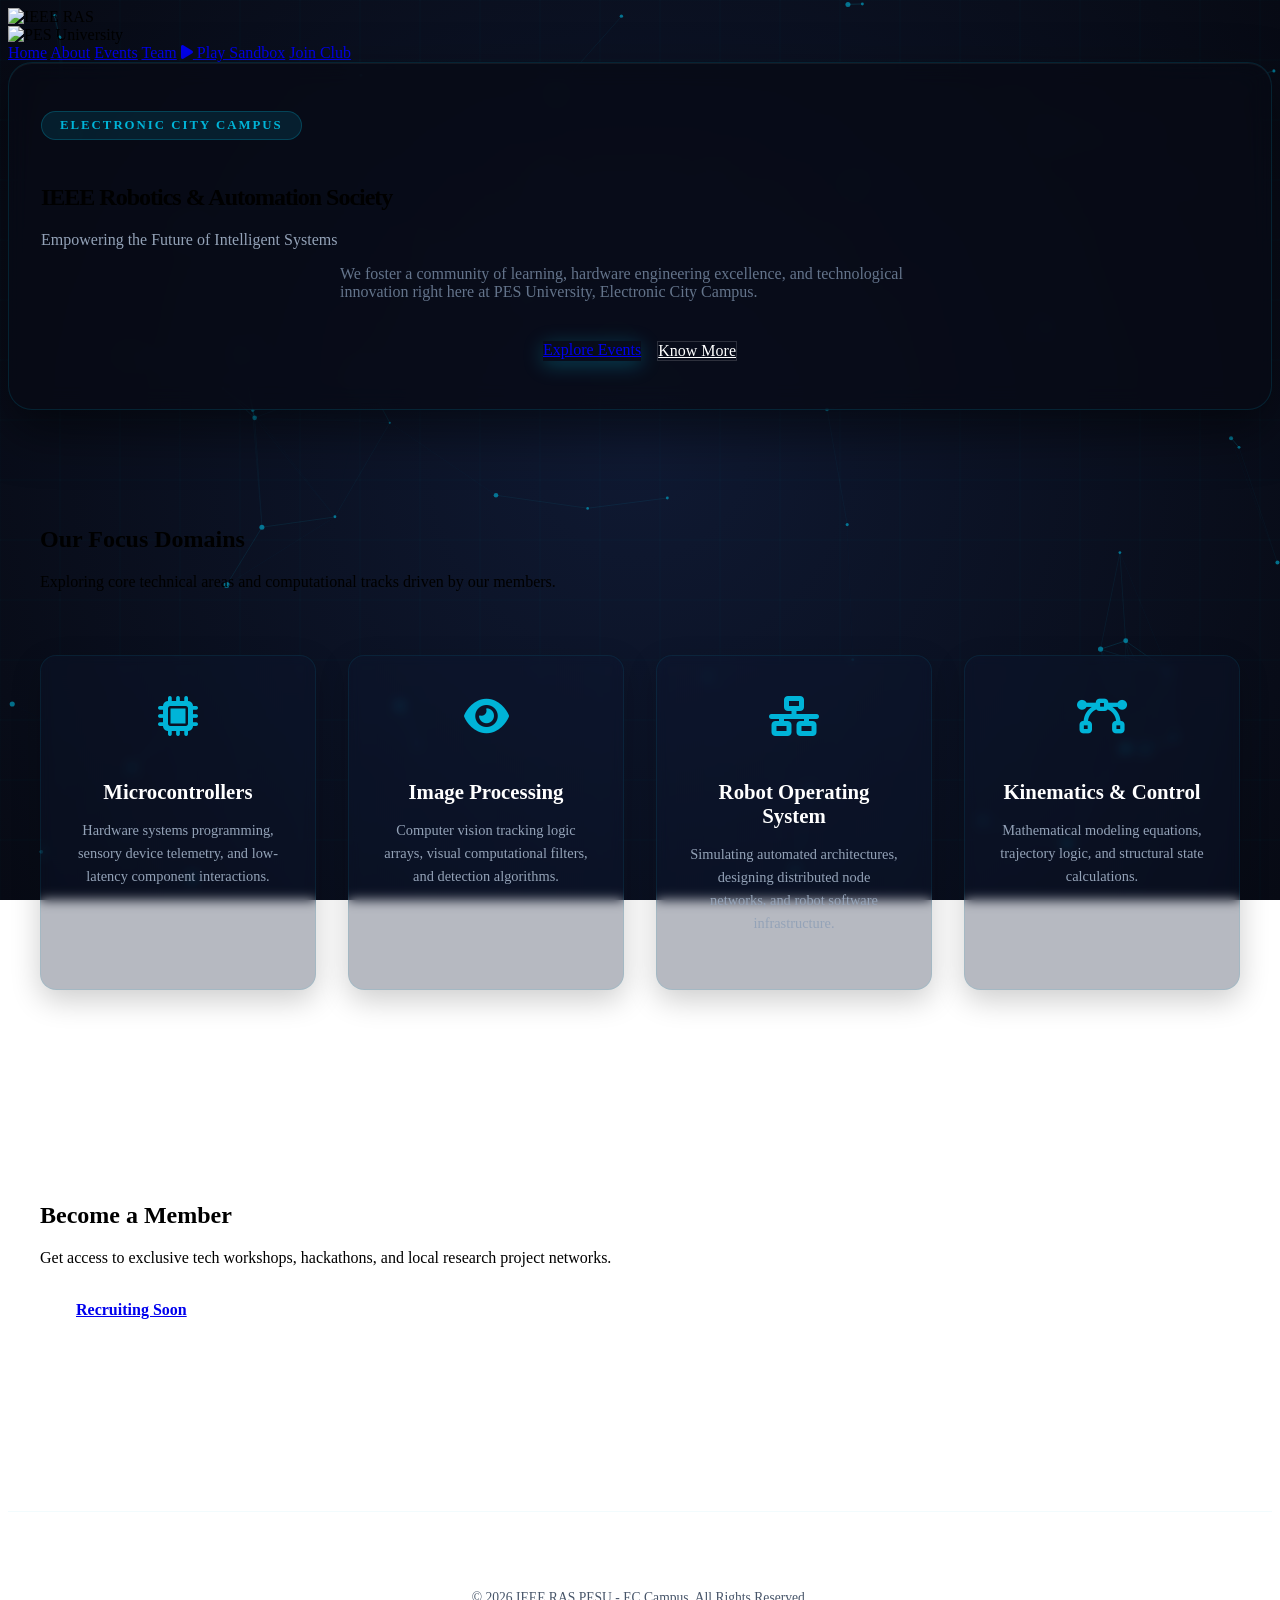
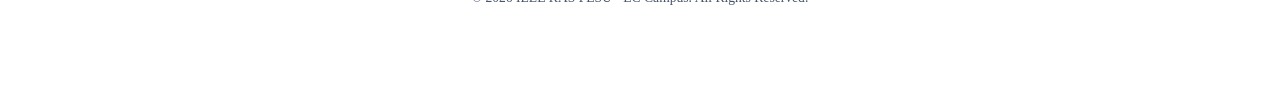
==== templates/index.html @ 636728cf "Update Sandbox link with button styling" ====
<!DOCTYPE html>
<html lang="en">
<head>
    <meta charset="UTF-8">
    <meta name="viewport" content="width=device-width, initial-scale=1.0">
    <title>IEEE RAS EC Campus | Home</title>
    <link rel="stylesheet" href="{{ url_for('static', filename='style.css') }}">
    <link rel="preconnect" href="https://fonts.googleapis.com">
    <link rel="preconnect" href="https://fonts.gstatic.com" crossorigin>
    <link href="https://fonts.googleapis.com/css2?family=Plus+Jakarta+Sans:wght@400;500;600;700;800&display=swap" rel="stylesheet">
    <link rel="stylesheet" href="https://cdnjs.cloudflare.com/ajax/libs/font-awesome/6.4.2/css/all.min.css">
    <style>
        /* Advanced Cybernetic Blueprint Layout */
        #bg-canvas {
            position: fixed;
            top: 0;
            left: 0;
            width: 100%;
            height: 100%;
            z-index: -1;
            background: radial-gradient(circle at center, #0f1932 0%, #070a14 100%);
        }
        
        .hero-content {
            border: 1px solid rgba(0, 180, 216, 0.15) !important;
            box-shadow: 0 20px 50px rgba(0, 0, 0, 0.5), inset 0 1px 0 rgba(255, 255, 255, 0.05);
            background: rgba(7, 10, 20, 0.75) !important;
        }

        .domain-card {
            background: rgba(15, 25, 50, 0.3) !important;
            border: 1px solid rgba(0, 180, 216, 0.1) !important;
            box-shadow: 0 10px 30px rgba(0, 0, 0, 0.2);
            transition: all 0.4s cubic-bezier(0.16, 1, 0.3, 1) !important;
        }

        .domain-card:hover {
            transform: translateY(-5px);
            border-color: rgba(0, 180, 216, 0.5) !important;
            box-shadow: 0 15px 40px rgba(0, 180, 216, 0.15);
        }
    </style>
</head>
<body>

    <canvas id="bg-canvas"></canvas>

    <header class="navbar">
        <div class="logo-wrapper">
            <div class="logo-container">
                <img src="https://cdn.brandfetch.io/idyeOpla1i/w/128/h/47/theme/dark/logo.png?c=1bxid64Mup7aczewSAYMX&t=1781723057959" alt="IEEE RAS" class="logo-img-ras">
                <div class="logo-divider"></div>
                <img src="https://cdn.brandfetch.io/idmoEW6P4D/w/155/h/72/theme/dark/logo.png?c=1bxid64Mup7aczewSAYMX&t=1718704217023" alt="PES University" class="logo-img-pes">
            </div>
        </div>
        <nav>
            <a href="/" class="active">Home</a>
            <a href="/about">About</a>
            <a href="/events">Events</a>
            <a href="/team">Team</a>
            <a href="/sandbox" class="btn btn-secondary"><i class="fa-solid fa-play"></i> Play Sandbox</a>
            <a href="/#join" class="btn-nav">Join Club</a>
        </nav>
    </header>

    <section id="home" class="hero">
        <div class="hero-content" style="backdrop-filter: blur(12px); padding: 3rem 2rem; border-radius: 24px;">
            <div class="badge" style="background: rgba(0, 180, 216, 0.12); color: #00b4d8; padding: 6px 18px; border-radius: 30px; font-weight: 700; font-size: 0.8rem; display: inline-block; margin-bottom: 1.5rem; letter-spacing: 2px; border: 1px solid rgba(0, 180, 216, 0.25);">ELECTRONIC CITY CAMPUS</div>
            <h1 style="letter-spacing: -1px; font-weight: 800;">IEEE Robotics & Automation Society</h1>
            <p class="hero-tagline" style="color: #94a3b8; font-weight: 500;">Empowering the Future of Intelligent Systems</p>
            <p class="section-desc" style="color: #64748b; max-width: 600px; margin: 0 auto;">We foster a community of learning, hardware engineering excellence, and technological innovation right here at PES University, Electronic City Campus.</p>
            <div class="hero-buttons" style="margin-top: 2.5rem; display: flex; gap: 1rem; justify-content: center;">
                <a href="/events" class="btn-primary" style="box-shadow: 0 4px 20px rgba(0, 180, 216, 0.3);">Explore Events</a>
                <a href="/about" class="btn-primary" style="background: transparent; border: 1px solid rgba(255,255,255,0.15); color: #fff;">Know More</a>
            </div>
        </div>
    </section>

    <section id="domains" class="section domains-section" style="padding: 6rem 2rem;">
        <h2 class="section-title">Our Focus Domains</h2>
        <p class="section-desc">Exploring core technical areas and computational tracks driven by our members.</p>
        
        <div class="domains-grid" style="display: grid; grid-template-columns: repeat(auto-fit, minmax(260px, 1fr)); gap: 2rem; margin-top: 4rem;">
            <div class="domain-card" style="padding: 2.5rem 2rem; border-radius: 16px; text-align: center; backdrop-filter: blur(6px);">
                <i class="fa-solid fa-microchip" style="font-size: 2.5rem; color: #00b4d8; margin-bottom: 1.5rem;"></i>
                <h3 style="font-size: 1.3rem; margin-bottom: 0.75rem; color: #fff; font-weight: 700;">Microcontrollers</h3>
                <p style="color: #94a3b8; font-size: 0.9rem; line-height: 1.6;">Hardware systems programming, sensory device telemetry, and low-latency component interactions.</p>
            </div>
            <div class="domain-card" style="padding: 2.5rem 2rem; border-radius: 16px; text-align: center; backdrop-filter: blur(6px);">
                <i class="fa-solid fa-eye" style="font-size: 2.5rem; color: #00b4d8; margin-bottom: 1.5rem;"></i>
                <h3 style="font-size: 1.3rem; margin-bottom: 0.75rem; color: #fff; font-weight: 700;">Image Processing</h3>
                <p style="color: #94a3b8; font-size: 0.9rem; line-height: 1.6;">Computer vision tracking logic arrays, visual computational filters, and detection algorithms.</p>
            </div>
            <div class="domain-card" style="padding: 2.5rem 2rem; border-radius: 16px; text-align: center; backdrop-filter: blur(6px);">
                <i class="fa-solid fa-network-wired" style="font-size: 2.5rem; color: #00b4d8; margin-bottom: 1.5rem;"></i>
                <h3 style="font-size: 1.3rem; margin-bottom: 0.75rem; color: #fff; font-weight: 700;">Robot Operating System</h3>
                <p style="color: #94a3b8; font-size: 0.9rem; line-height: 1.6;">Simulating automated architectures, designing distributed node networks, and robot software infrastructure.</p>
            </div>
            <div class="domain-card" style="padding: 2.5rem 2rem; border-radius: 16px; text-align: center; backdrop-filter: blur(6px);">
                <i class="fa-solid fa-bezier-curve" style="font-size: 2.5rem; color: #00b4d8; margin-bottom: 1.5rem;"></i>
                <h3 style="font-size: 1.3rem; margin-bottom: 0.75rem; color: #fff; font-weight: 700;">Kinematics & Control</h3>
                <p style="color: #94a3b8; font-size: 0.9rem; line-height: 1.6;">Mathematical modeling equations, trajectory logic, and structural state calculations.</p>
            </div>
        </div>
    </section>

    <section id="join" class="section" style="padding: 6rem 2rem;">
        <h2 class="section-title">Become a Member</h2>
        <p class="section-desc">Get access to exclusive tech workshops, hackathons, and local research project networks.</p>
        <br>
        <a href="#join" class="btn-primary" style="padding: 14px 36px; font-weight: 700;">Recruiting Soon</a>
    </section>

    <footer style="text-align: center; padding: 4rem 2rem; color: #475569; font-size: 0.85rem; border-top: 1px solid rgba(0, 180, 216, 0.05); margin-top: 6rem;">
        <p>&copy; 2026 IEEE RAS PESU - EC Campus. All Rights Reserved.</p>
    </footer>

    <script>
        const canvas = document.getElementById('bg-canvas');
        const ctx = canvas.getContext('2d');
        let points = [];
        const maxDist = 150;
        let mouse = { x: null, y: null };

        function initCanvas() {
            canvas.width = window.innerWidth;
            canvas.height = window.innerHeight;
            points = [];
            const count = Math.floor((canvas.width * canvas.height) / 18000);
            for (let i = 0; i < count; i++) {
                points.push({
                    x: Math.random() * canvas.width,
                    y: Math.random() * canvas.height,
                    vx: (Math.random() - 0.5) * 0.5,
                    vy: (Math.random() - 0.5) * 0.5,
                    r: Math.random() * 2 + 1
                });
            }
        }

        window.addEventListener('resize', initCanvas);
        window.addEventListener('mousemove', (e) => { mouse.x = e.clientX; mouse.y = e.clientY; });
        window.addEventListener('mouseleave', () => { mouse.x = null; mouse.y = null; });

        function drawGrid() {
            ctx.strokeStyle = 'rgba(0, 180, 216, 0.03)';
            ctx.lineWidth = 1;
            const gridSize = 60;
            for (let x = 0; x < canvas.width; x += gridSize) {
                ctx.beginPath(); ctx.moveTo(x, 0); ctx.lineTo(x, canvas.height); ctx.stroke();
            }
            for (let y = 0; y < canvas.height; y += gridSize) {
                ctx.beginPath(); ctx.moveTo(0, y); ctx.lineTo(canvas.width, y); ctx.stroke();
            }
        }

        function renderEngine() {
            ctx.clearRect(0, 0, canvas.width, canvas.height);
            drawGrid();

            // Render Nodes and Dynamic Vector Linkages
            for (let i = 0; i < points.length; i++) {
                let p = points[i];
                p.x += p.vx;
                p.y += p.vy;

                if (p.x < 0 || p.x > canvas.width) p.vx *= -1;
                if (p.y < 0 || p.y > canvas.height) p.vy *= -1;

                // Mouse Attractor interaction logic
                if (mouse.x !== null && mouse.y !== null) {
                    let dx = mouse.x - p.x;
                    let dy = mouse.y - p.y;
                    let d = Math.hypot(dx, dy);
                    if (d < 200) {
                        p.x += dx * 0.02;
                        p.y += dy * 0.02;
                    }
                }

                ctx.beginPath();
                ctx.arc(p.x, p.y, p.r, 0, Math.PI * 2);
                ctx.fillStyle = 'rgba(0, 180, 216, 0.6)';
                ctx.fill();

                for (let j = i + 1; j < points.length; j++) {
                    let p2 = points[j];
                    let dist = Math.hypot(p.x - p2.x, p.y - p2.y);
                    if (dist < maxDist) {
                        ctx.beginPath();
                        ctx.moveTo(p.x, p.y);
                        ctx.lineTo(p2.x, p2.y);
                        ctx.strokeStyle = `rgba(0, 180, 216, ${0.25 * (1 - dist / maxDist)})`;
                        ctx.lineWidth = 0.8;
                        ctx.stroke();
                    }
                }
            }
            requestAnimationFrame(renderEngine);
        }

        initCanvas();
        renderEngine();
    </script>
</body>
</html>
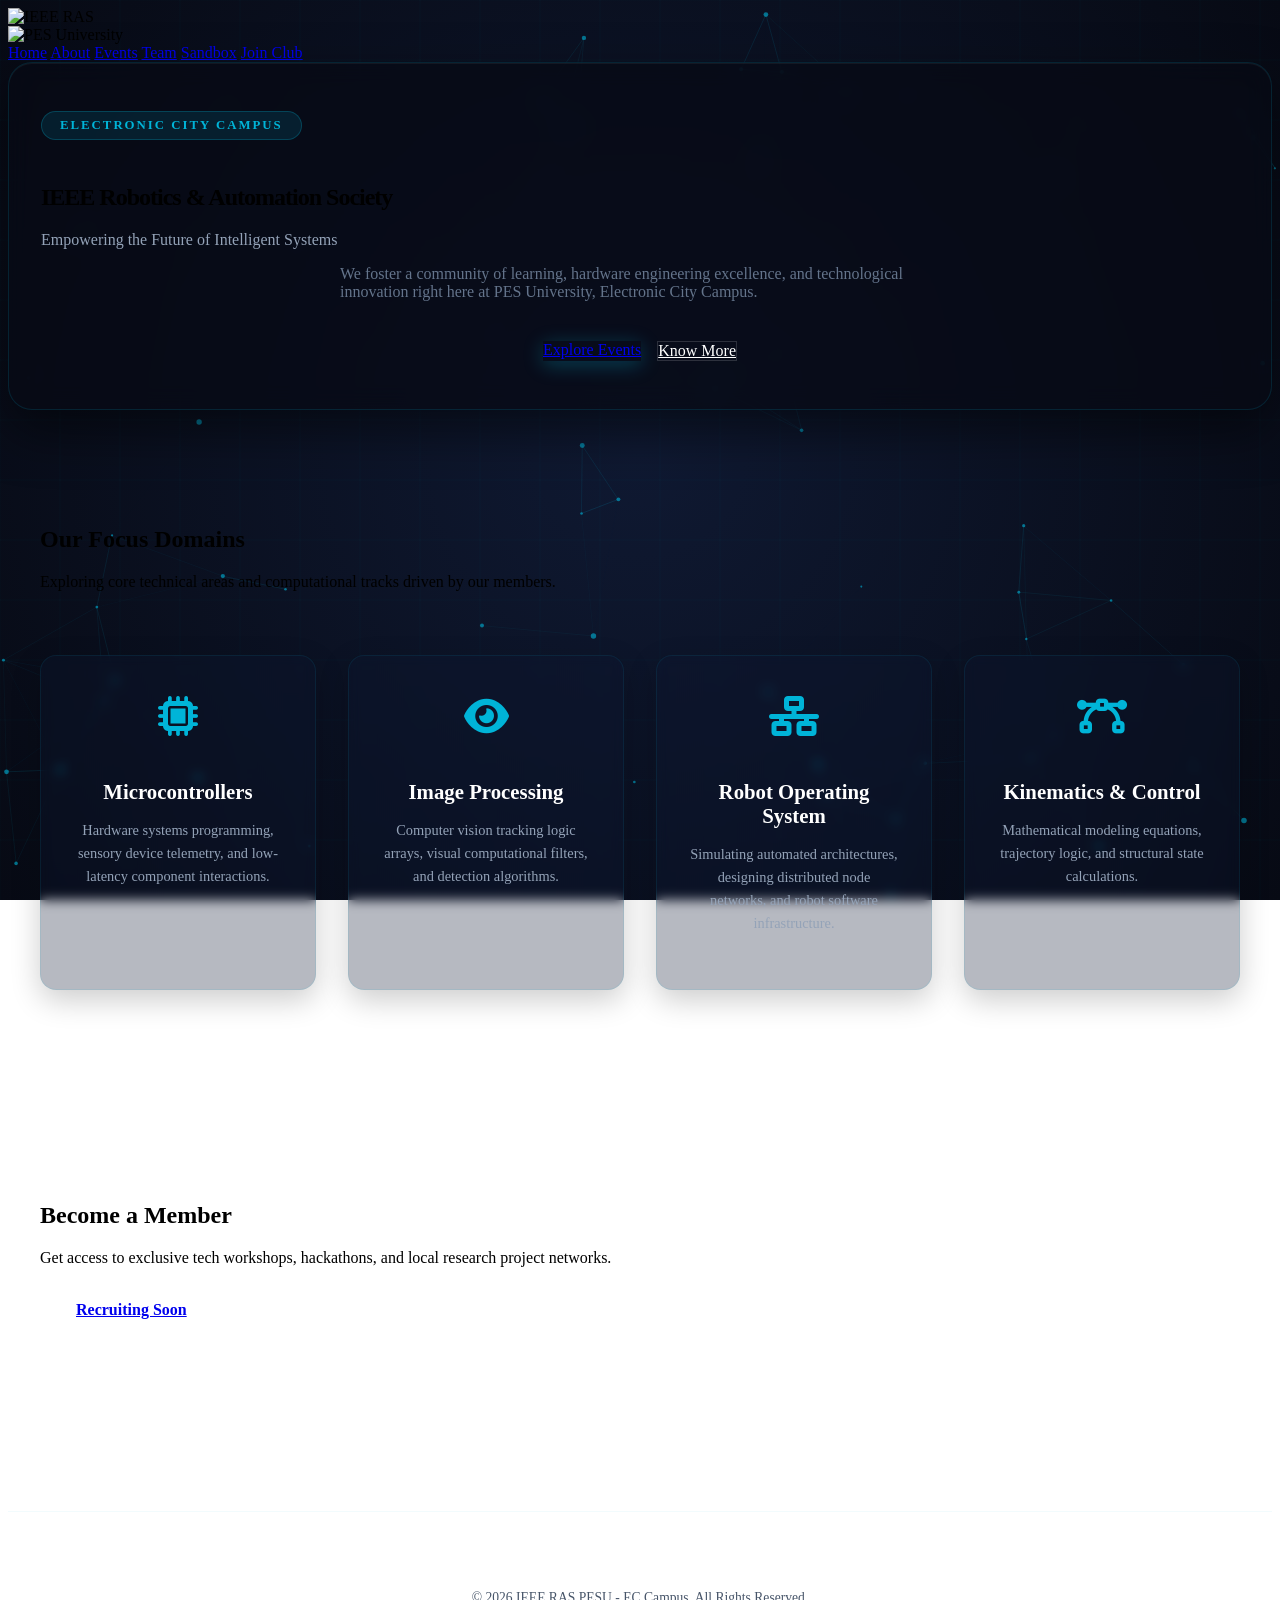
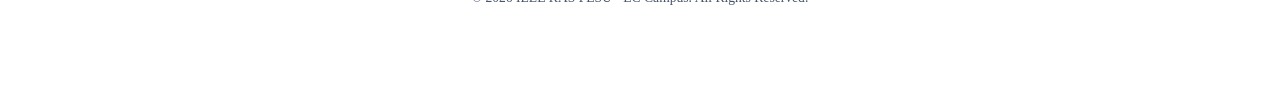
==== commit 96893cfd: "Change 'Play Sandbox' button to 'Sandbox'" ====
--- a/templates/index.html
+++ b/templates/index.html
@@ -58,7 +58,7 @@
             <a href="/about">About</a>
             <a href="/events">Events</a>
             <a href="/team">Team</a>
-            <a href="/sandbox" class="btn btn-secondary"><i class="fa-solid fa-play"></i> Play Sandbox</a>
+            <a href="/sandbox" class="btn-nav">Sandbox</a>
             <a href="/#join" class="btn-nav">Join Club</a>
         </nav>
     </header>
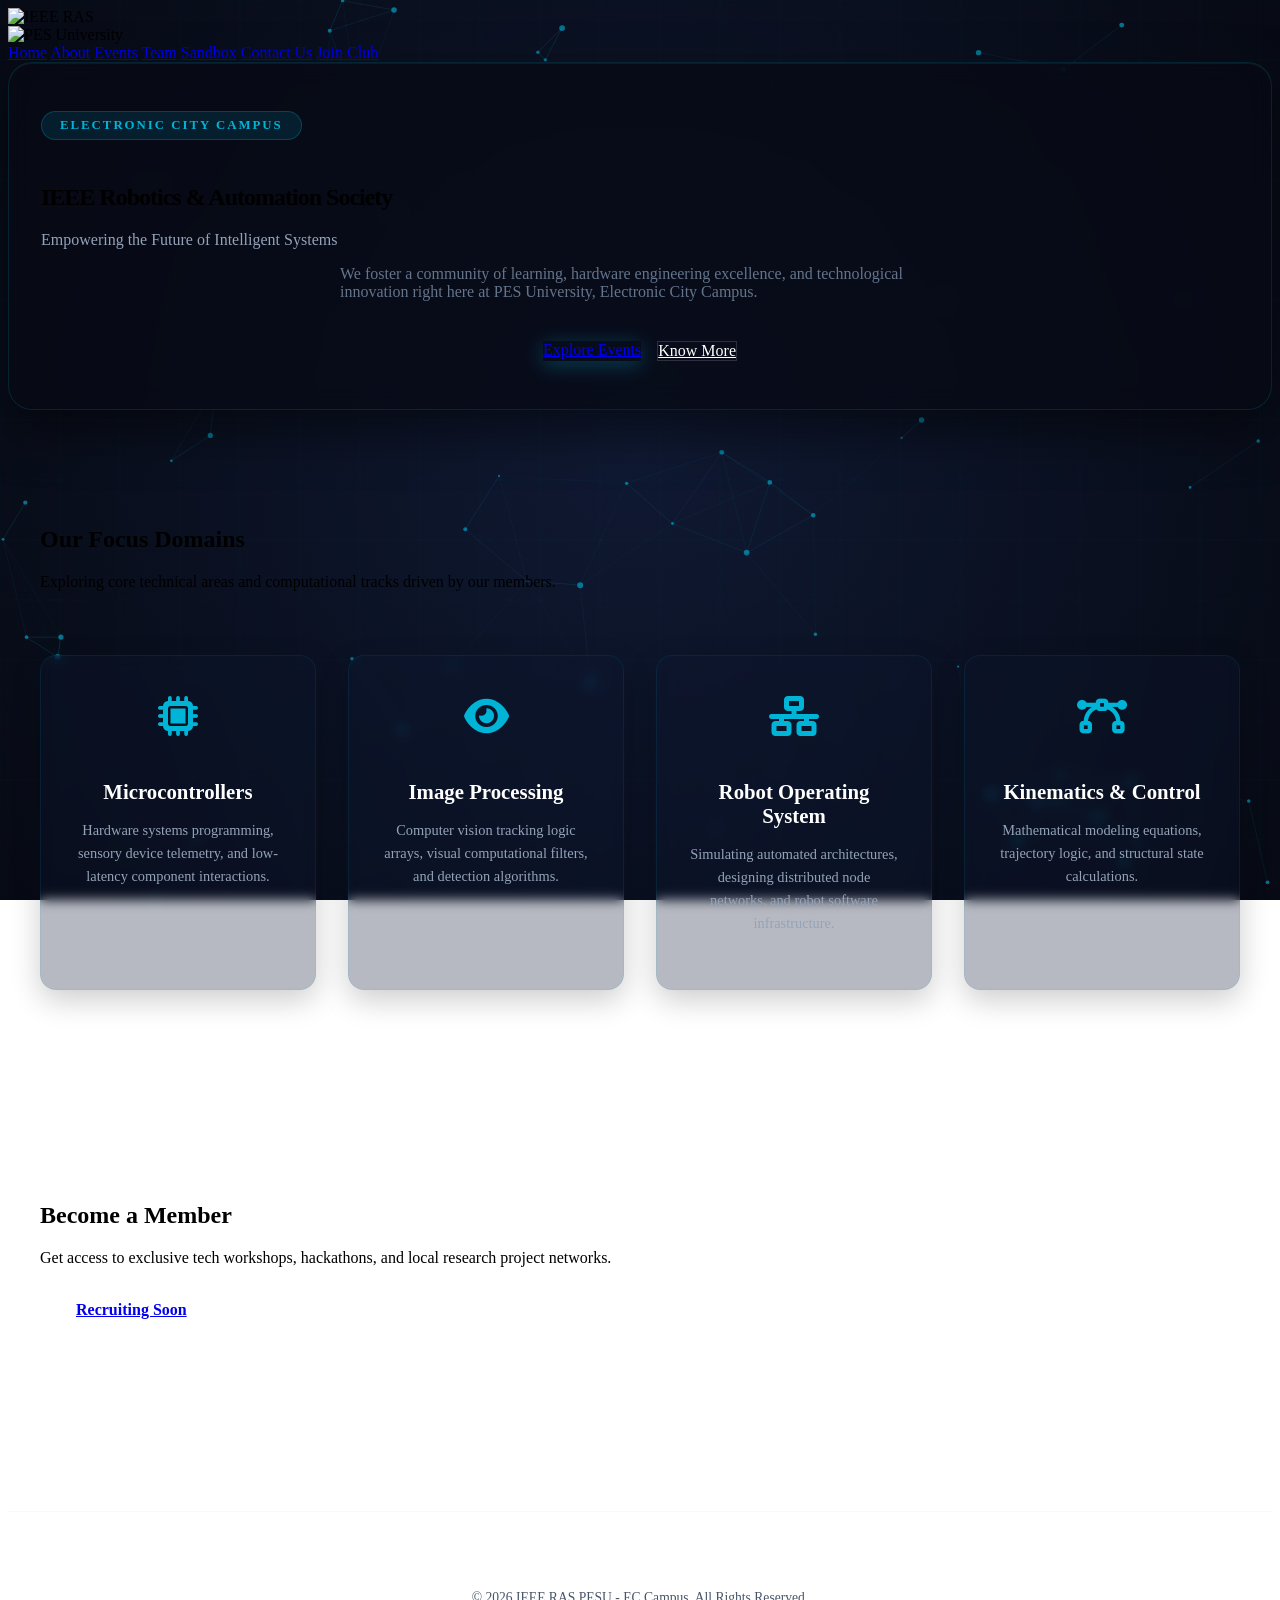
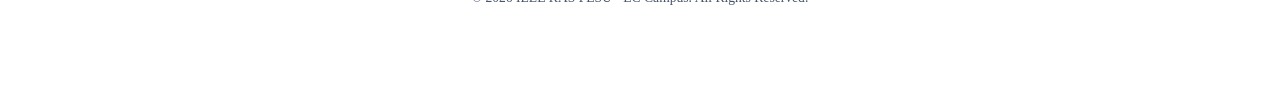
==== commit 92d6d020: "Implement contact modal with form functionality Added contact modal with form for user inquiries." ====
--- a/templates/index.html
+++ b/templates/index.html
@@ -39,6 +39,106 @@
             border-color: rgba(0, 180, 216, 0.5) !important;
             box-shadow: 0 15px 40px rgba(0, 180, 216, 0.15);
         }
+
+        /* --- CONTACT US MODAL STYLES --- */
+        .modal-overlay {
+            position: fixed;
+            top: 0;
+            left: 0;
+            width: 100vw;
+            height: 100vh;
+            background: rgba(5, 8, 17, 0.85);
+            backdrop-filter: blur(8px);
+            z-index: 9999;
+            display: flex;
+            align-items: center;
+            justify-content: center;
+            opacity: 0;
+            visibility: hidden;
+            transition: all 0.3s ease-in-out;
+        }
+
+        .modal-overlay.active {
+            opacity: 1;
+            visibility: visible;
+        }
+
+        .contact-modal {
+            background: #0b1220;
+            border: 1px solid rgba(0, 180, 216, 0.3);
+            border-radius: 20px;
+            padding: 2.5rem;
+            width: 90%;
+            max-width: 480px;
+            position: relative;
+            box-shadow: 0 25px 50px rgba(0, 0, 0, 0.7), 0 0 20px rgba(0, 180, 216, 0.2);
+            transform: translateY(20px) scale(0.95);
+            transition: all 0.3s cubic-bezier(0.16, 1, 0.3, 1);
+        }
+
+        .modal-overlay.active .contact-modal {
+            transform: translateY(0) scale(1);
+        }
+
+        .modal-close {
+            position: absolute;
+            top: 1.25rem;
+            right: 1.25rem;
+            background: rgba(255, 255, 255, 0.05);
+            border: 1px solid rgba(255, 255, 255, 0.1);
+            color: #94a3b8;
+            font-size: 1.2rem;
+            width: 32px;
+            height: 32px;
+            border-radius: 50%;
+            cursor: pointer;
+            display: flex;
+            align-items: center;
+            justify-content: center;
+            transition: all 0.2s ease;
+        }
+
+        .modal-close:hover {
+            color: #fff;
+            background: rgba(239, 68, 68, 0.2);
+            border-color: rgba(239, 68, 68, 0.4);
+        }
+
+        .form-group {
+            margin-bottom: 1.2rem;
+            text-align: left;
+        }
+
+        .form-group label {
+            display: block;
+            font-size: 0.85rem;
+            color: #94a3b8;
+            margin-bottom: 0.4rem;
+            font-weight: 600;
+        }
+
+        .form-control {
+            width: 100%;
+            padding: 12px 16px;
+            background: rgba(15, 25, 50, 0.6);
+            border: 1px solid rgba(0, 180, 216, 0.2);
+            border-radius: 10px;
+            color: #fff;
+            font-size: 0.95rem;
+            outline: none;
+            transition: border-color 0.2s;
+            font-family: inherit;
+        }
+
+        .form-control:focus {
+            border-color: #00b4d8;
+            box-shadow: 0 0 10px rgba(0, 180, 216, 0.2);
+        }
+
+        textarea.form-control {
+            resize: vertical;
+            min-height: 100px;
+        }
     </style>
 </head>
 <body>
@@ -59,6 +159,7 @@
             <a href="/events">Events</a>
             <a href="/team">Team</a>
             <a href="/sandbox" class="btn-nav">Sandbox</a>
+            <a href="javascript:void(0)" class="btn-nav" id="contactBtn">Contact Us</a>
             <a href="/#join" class="btn-nav">Join Club</a>
         </nav>
     </header>
@@ -110,6 +211,34 @@
         <br>
         <a href="#join" class="btn-primary" style="padding: 14px 36px; font-weight: 700;">Recruiting Soon</a>
     </section>
+
+    <div class="modal-overlay" id="contactModal">
+        <div class="contact-modal">
+            <button class="modal-close" id="closeContactModal">&times;</button>
+            <h2 style="color: #fff; font-size: 1.5rem; font-weight: 700; margin-bottom: 0.5rem;">Get in Touch</h2>
+            <p style="color: #94a3b8; font-size: 0.85rem; margin-bottom: 1.5rem;">Have questions or queries? Send us a message.</p>
+            
+            <form id="contactForm" onsubmit="event.preventDefault(); alert('Message submitted successfully!'); document.getElementById('contactModal').classList.remove('active');">
+                <div class="form-group">
+                    <label for="contactName">Full Name</label>
+                    <input type="text" id="contactName" class="form-control" placeholder="Enter your name" required>
+                </div>
+                <div class="form-group">
+                    <label for="contactSRN">SRN</label>
+                    <input type="text" id="contactSRN" class="form-control" placeholder="PES1UG2XXXXX" required>
+                </div>
+                <div class="form-group">
+                    <label for="contactEmail">Email Address</label>
+                    <input type="email" id="contactEmail" class="form-control" placeholder="name@pes.edu" required>
+                </div>
+                <div class="form-group">
+                    <label for="contactMessage">Message</label>
+                    <textarea id="contactMessage" class="form-control" placeholder="Write your message..." required></textarea>
+                </div>
+                <button type="submit" class="btn-primary" style="width: 100%; margin-top: 1rem; padding: 12px; font-weight: 700;">Send Message</button>
+            </form>
+        </div>
+    </div>
 
     <footer style="text-align: center; padding: 4rem 2rem; color: #475569; font-size: 0.85rem; border-top: 1px solid rgba(0, 180, 216, 0.05); margin-top: 6rem;">
         <p>&copy; 2026 IEEE RAS PESU - EC Campus. All Rights Reserved.</p>
@@ -201,6 +330,28 @@
 
         initCanvas();
         renderEngine();
+
+        /* --- CONTACT MODAL SCRIPT LOGIC --- */
+        const contactBtn = document.getElementById('contactBtn');
+        const contactModal = document.getElementById('contactModal');
+        const closeContactModal = document.getElementById('closeContactModal');
+
+        if (contactBtn && contactModal && closeContactModal) {
+            contactBtn.addEventListener('click', (e) => {
+                e.preventDefault();
+                contactModal.classList.add('active');
+            });
+
+            closeContactModal.addEventListener('click', () => {
+                contactModal.classList.remove('active');
+            });
+
+            contactModal.addEventListener('click', (e) => {
+                if (e.target === contactModal) {
+                    contactModal.classList.remove('active');
+                }
+            });
+        }
     </script>
 </body>
 </html>
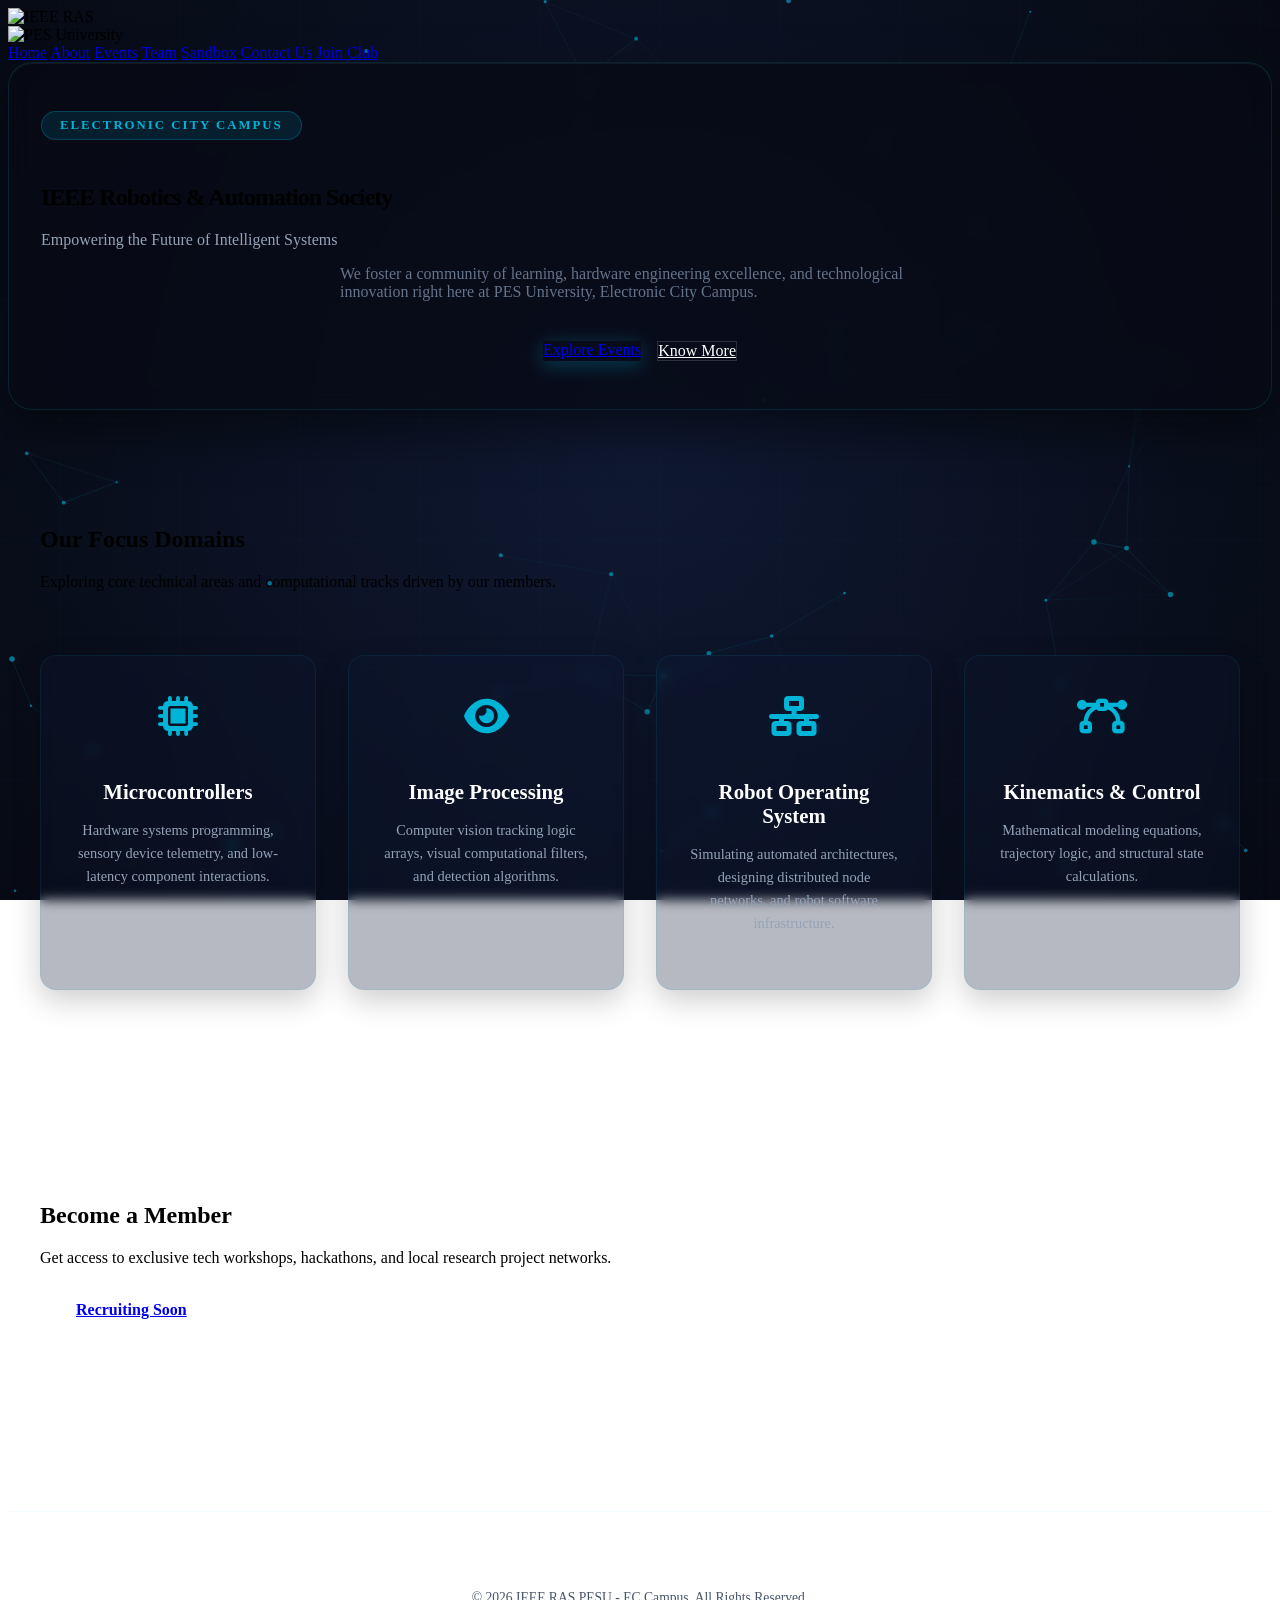
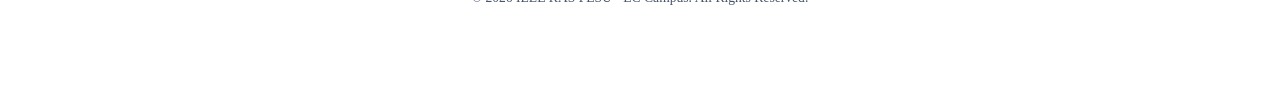
==== commit c7cc4e70: "Update form fields and add script inclusion" ====
--- a/templates/index.html
+++ b/templates/index.html
@@ -224,12 +224,26 @@
                     <input type="text" id="contactName" class="form-control" placeholder="Enter your name" required>
                 </div>
                 <div class="form-group">
-                    <label for="contactSRN">SRN</label>
-                    <input type="text" id="contactSRN" class="form-control" placeholder="PES1UG2XXXXX" required>
+                    <label for="srn">SRN / Student ID</label>
+                    <input 
+                        type="text" 
+                        id="srn" 
+                        name="srn" 
+                        class="input-field" 
+                        placeholder="PES2UGXXXXXXX" 
+                        required 
+                    />
                 </div>
                 <div class="form-group">
-                    <label for="contactEmail">Email Address</label>
-                    <input type="email" id="contactEmail" class="form-control" placeholder="name@pes.edu" required>
+                    <label for="email">Email Address</label>
+                    <input 
+                        type="email" 
+                        id="email" 
+                        name="email" 
+                        class="input-field" 
+                        placeholder="name@gmail.com or srn@pes.edu" 
+                        required 
+                    />
                 </div>
                 <div class="form-group">
                     <label for="contactMessage">Message</label>
@@ -353,5 +367,7 @@
             });
         }
     </script>
+    
+    <script src="static/script.js"></script>
 </body>
 </html>
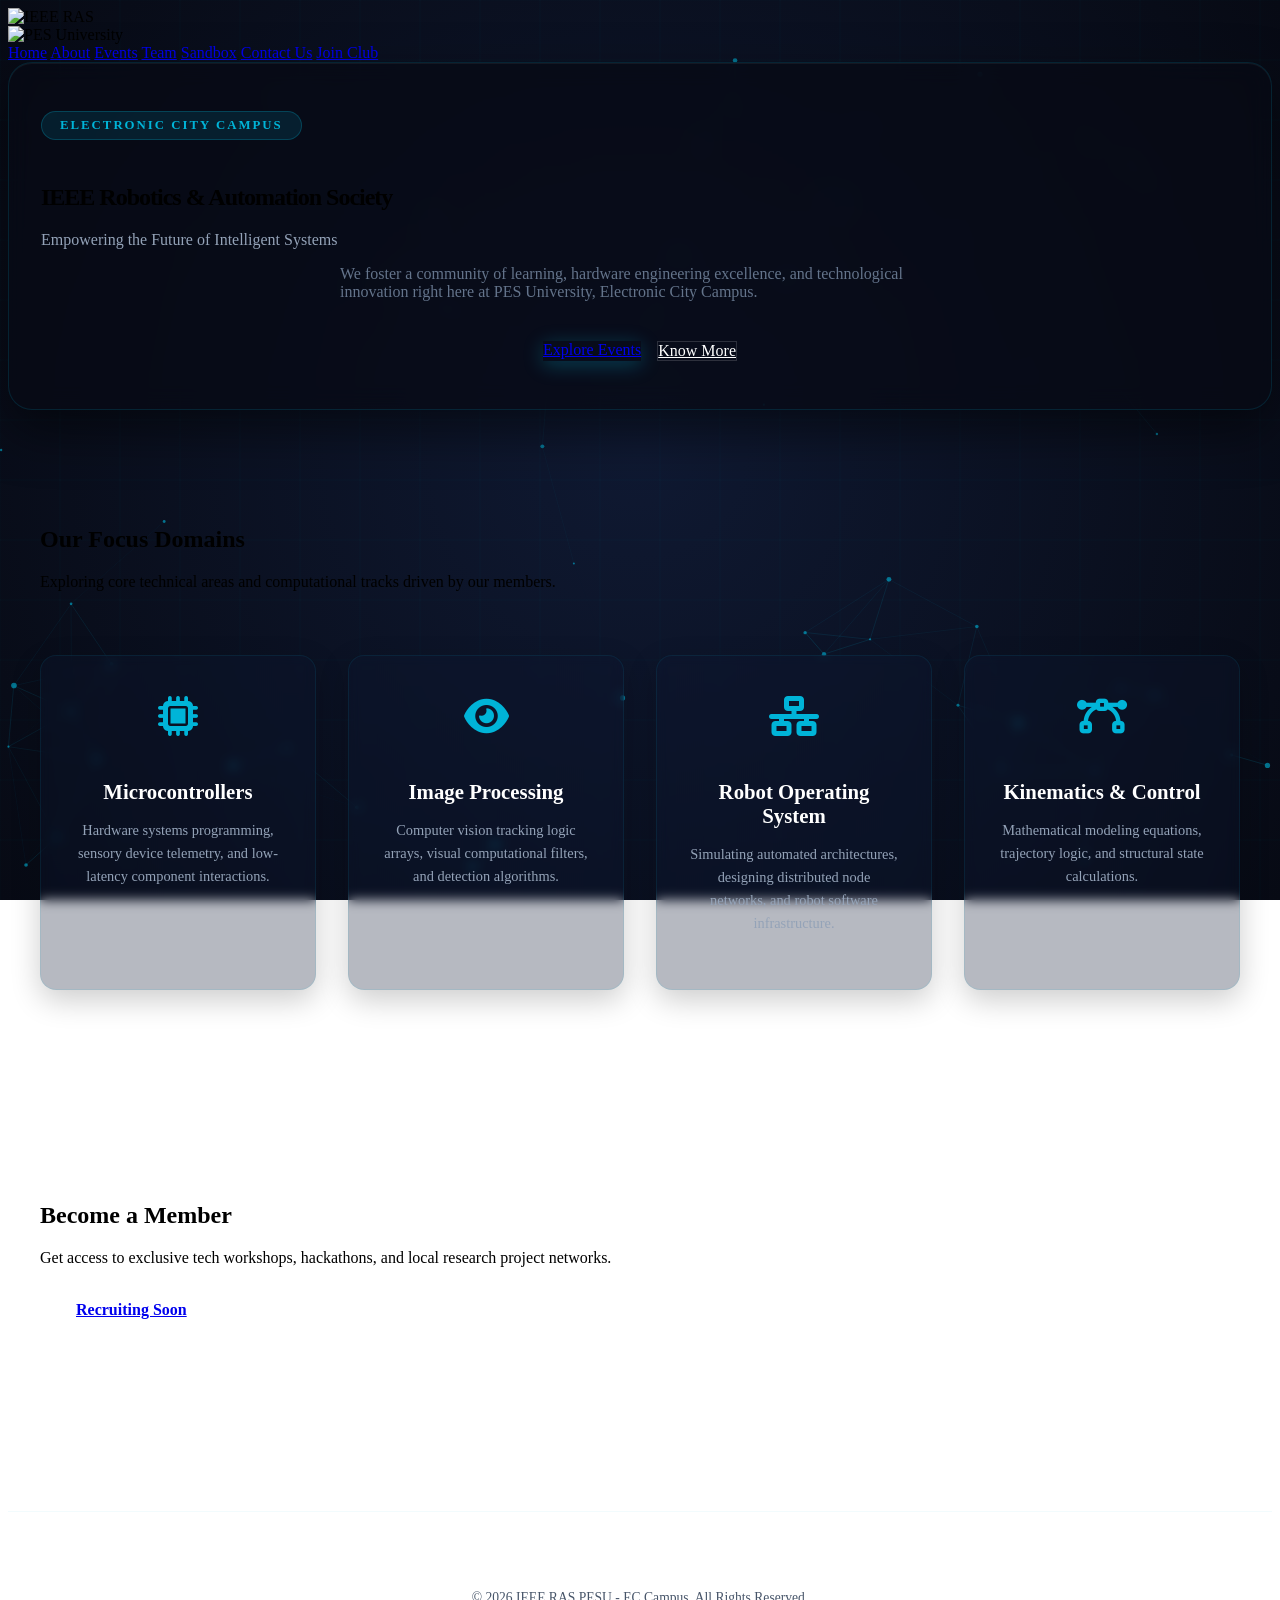
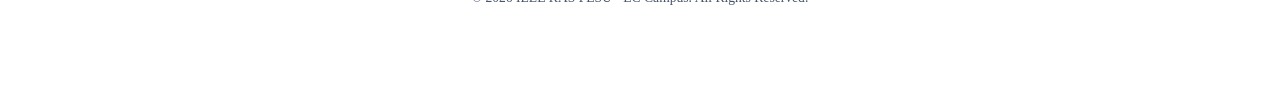
==== commit 9d2730a9: "Simplify input fields in contact form" ====
--- a/templates/index.html
+++ b/templates/index.html
@@ -225,25 +225,11 @@
                 </div>
                 <div class="form-group">
                     <label for="srn">SRN / Student ID</label>
-                    <input 
-                        type="text" 
-                        id="srn" 
-                        name="srn" 
-                        class="input-field" 
-                        placeholder="PES2UGXXXXXXX" 
-                        required 
-                    />
+                    <input type="text" id="srn" class="input-field" placeholder="PES2UGXXXXXXX" required>
                 </div>
                 <div class="form-group">
                     <label for="email">Email Address</label>
-                    <input 
-                        type="email" 
-                        id="email" 
-                        name="email" 
-                        class="input-field" 
-                        placeholder="name@gmail.com or srn@pes.edu" 
-                        required 
-                    />
+                    <input type="email" id="email" class="input-field" placeholder="name@gmail.com or srn@pes.edu" required>
                 </div>
                 <div class="form-group">
                     <label for="contactMessage">Message</label>
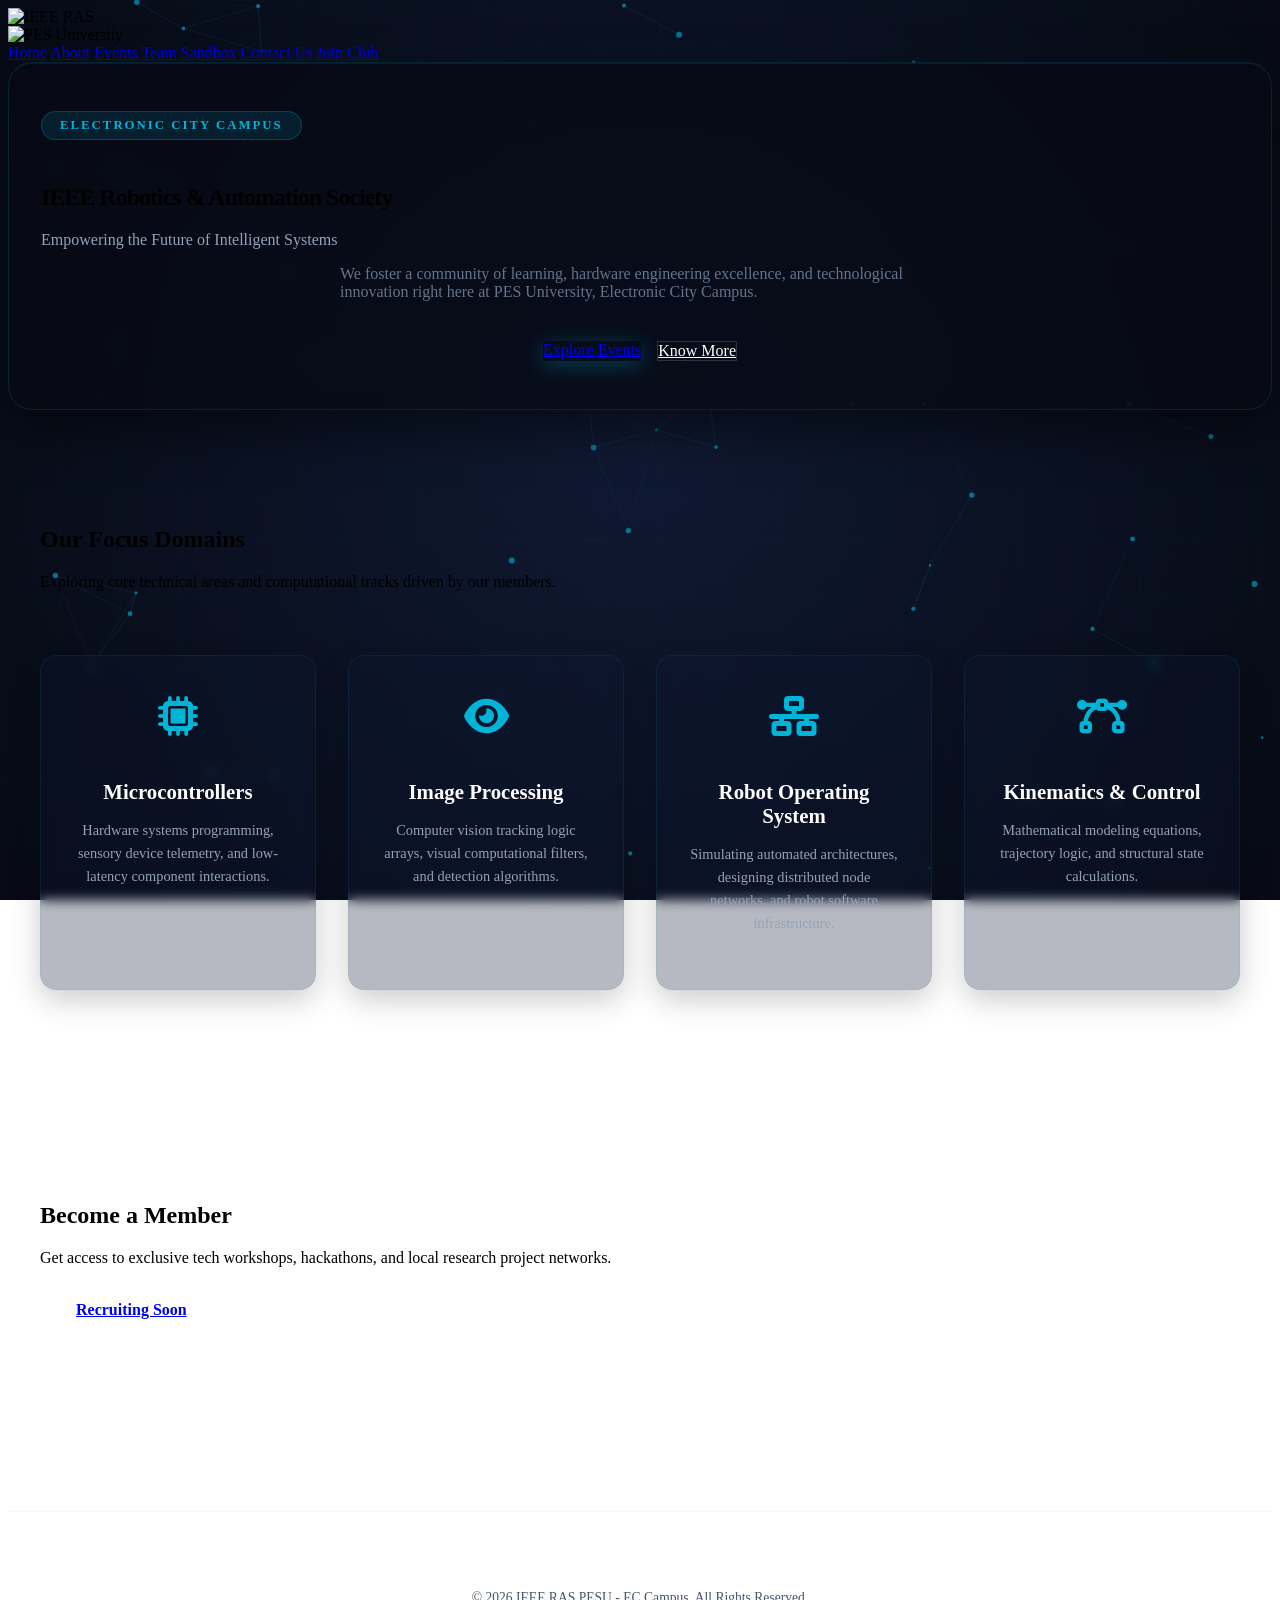
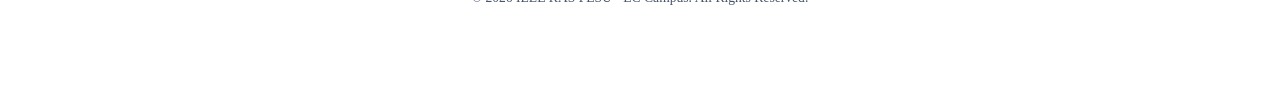
==== commit f5aee766: "Refactor contact form fields for consistency" ====
--- a/templates/index.html
+++ b/templates/index.html
@@ -220,20 +220,39 @@
             
             <form id="contactForm" onsubmit="event.preventDefault(); alert('Message submitted successfully!'); document.getElementById('contactModal').classList.remove('active');">
                 <div class="form-group">
-                    <label for="contactName">Full Name</label>
-                    <input type="text" id="contactName" class="form-control" placeholder="Enter your name" required>
+                    <label for="name">Full Name</label>
+                    <input 
+                        type="text" 
+                        id="name" 
+                        name="name" 
+                        class="input-field" 
+                        placeholder="Enter your name" 
+                        required 
+                    />
                 </div>
+
                 <div class="form-group">
                     <label for="srn">SRN / Student ID</label>
-                    <input type="text" id="srn" class="input-field" placeholder="PES2UGXXXXXXX" required>
+                    <input 
+                        type="text" 
+                        id="srn" 
+                        name="srn" 
+                        class="input-field" 
+                        placeholder="PES2UGXXXXX" 
+                        required 
+                    />
                 </div>
+
                 <div class="form-group">
                     <label for="email">Email Address</label>
-                    <input type="email" id="email" class="input-field" placeholder="name@gmail.com or srn@pes.edu" required>
-                </div>
-                <div class="form-group">
-                    <label for="contactMessage">Message</label>
-                    <textarea id="contactMessage" class="form-control" placeholder="Write your message..." required></textarea>
+                    <input 
+                        type="email" 
+                        id="email" 
+                        name="email" 
+                        class="input-field" 
+                        placeholder="name@gmail.com" 
+                        required 
+                    />
                 </div>
                 <button type="submit" class="btn-primary" style="width: 100%; margin-top: 1rem; padding: 12px; font-weight: 700;">Send Message</button>
             </form>
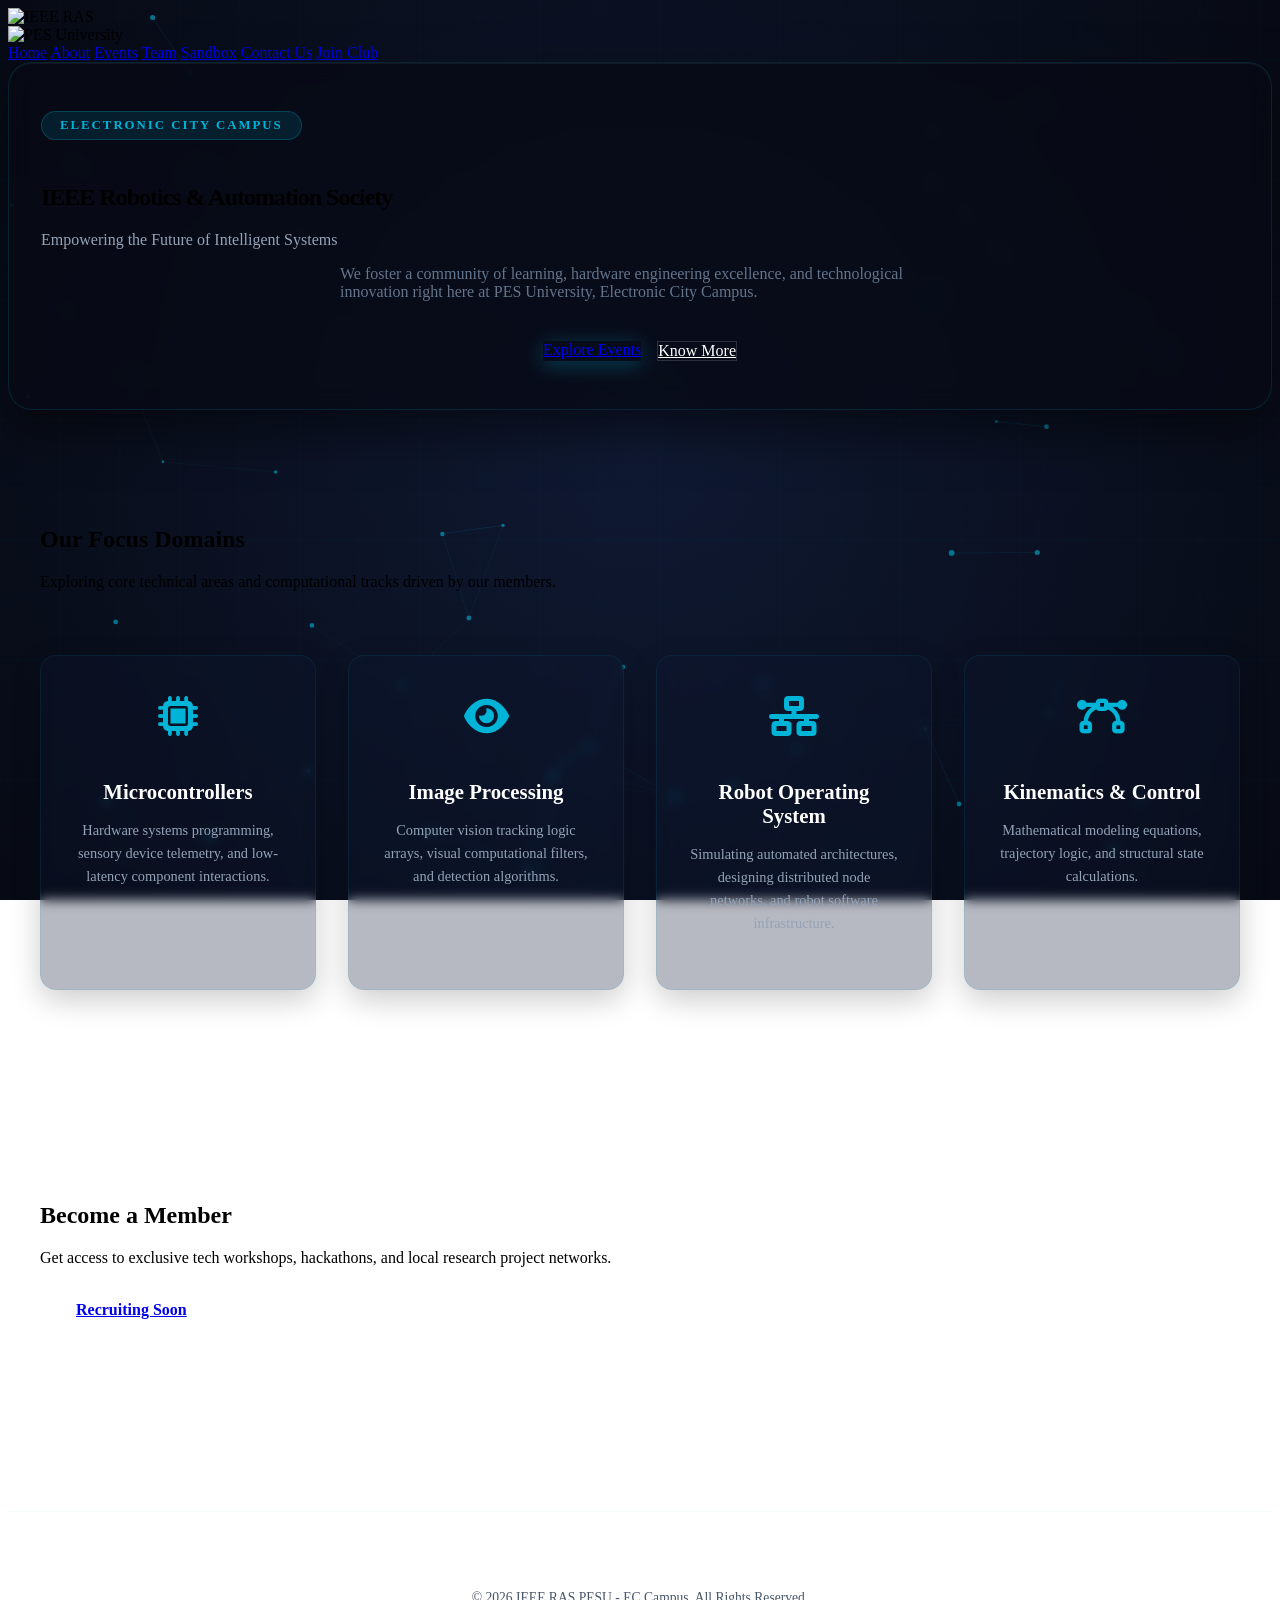
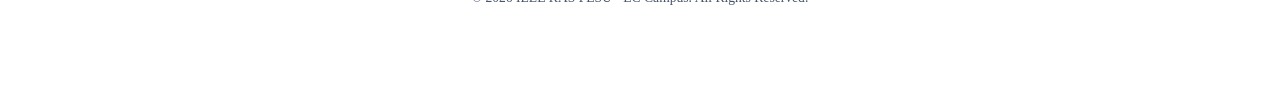
==== commit 755a5959: "Refactor contact form fields for consistency" ====
--- a/templates/index.html
+++ b/templates/index.html
@@ -220,39 +220,20 @@
             
             <form id="contactForm" onsubmit="event.preventDefault(); alert('Message submitted successfully!'); document.getElementById('contactModal').classList.remove('active');">
                 <div class="form-group">
-                    <label for="name">Full Name</label>
-                    <input 
-                        type="text" 
-                        id="name" 
-                        name="name" 
-                        class="input-field" 
-                        placeholder="Enter your name" 
-                        required 
-                    />
+                    <label for="contactName">Full Name</label>
+                    <input type="text" id="contactName" class="form-control" placeholder="Enter your name" required>
                 </div>
-
                 <div class="form-group">
-                    <label for="srn">SRN / Student ID</label>
-                    <input 
-                        type="text" 
-                        id="srn" 
-                        name="srn" 
-                        class="input-field" 
-                        placeholder="PES2UGXXXXX" 
-                        required 
-                    />
+                    <label for="contactSRN">SRN</label>
+                    <input type="text" id="contactSRN" class="form-control" placeholder="PES2UGXXXXXXX" required>
                 </div>
-
                 <div class="form-group">
-                    <label for="email">Email Address</label>
-                    <input 
-                        type="email" 
-                        id="email" 
-                        name="email" 
-                        class="input-field" 
-                        placeholder="name@gmail.com" 
-                        required 
-                    />
+                    <label for="contactEmail">Email Address</label>
+                    <input type="email" id="contactEmail" class="form-control" placeholder="name@gmail.com or name@pes.edu" required>
+                </div>
+                <div class="form-group">
+                    <label for="contactMessage">Message</label>
+                    <textarea id="contactMessage" class="form-control" placeholder="Write your message..." required></textarea>
                 </div>
                 <button type="submit" class="btn-primary" style="width: 100%; margin-top: 1rem; padding: 12px; font-weight: 700;">Send Message</button>
             </form>
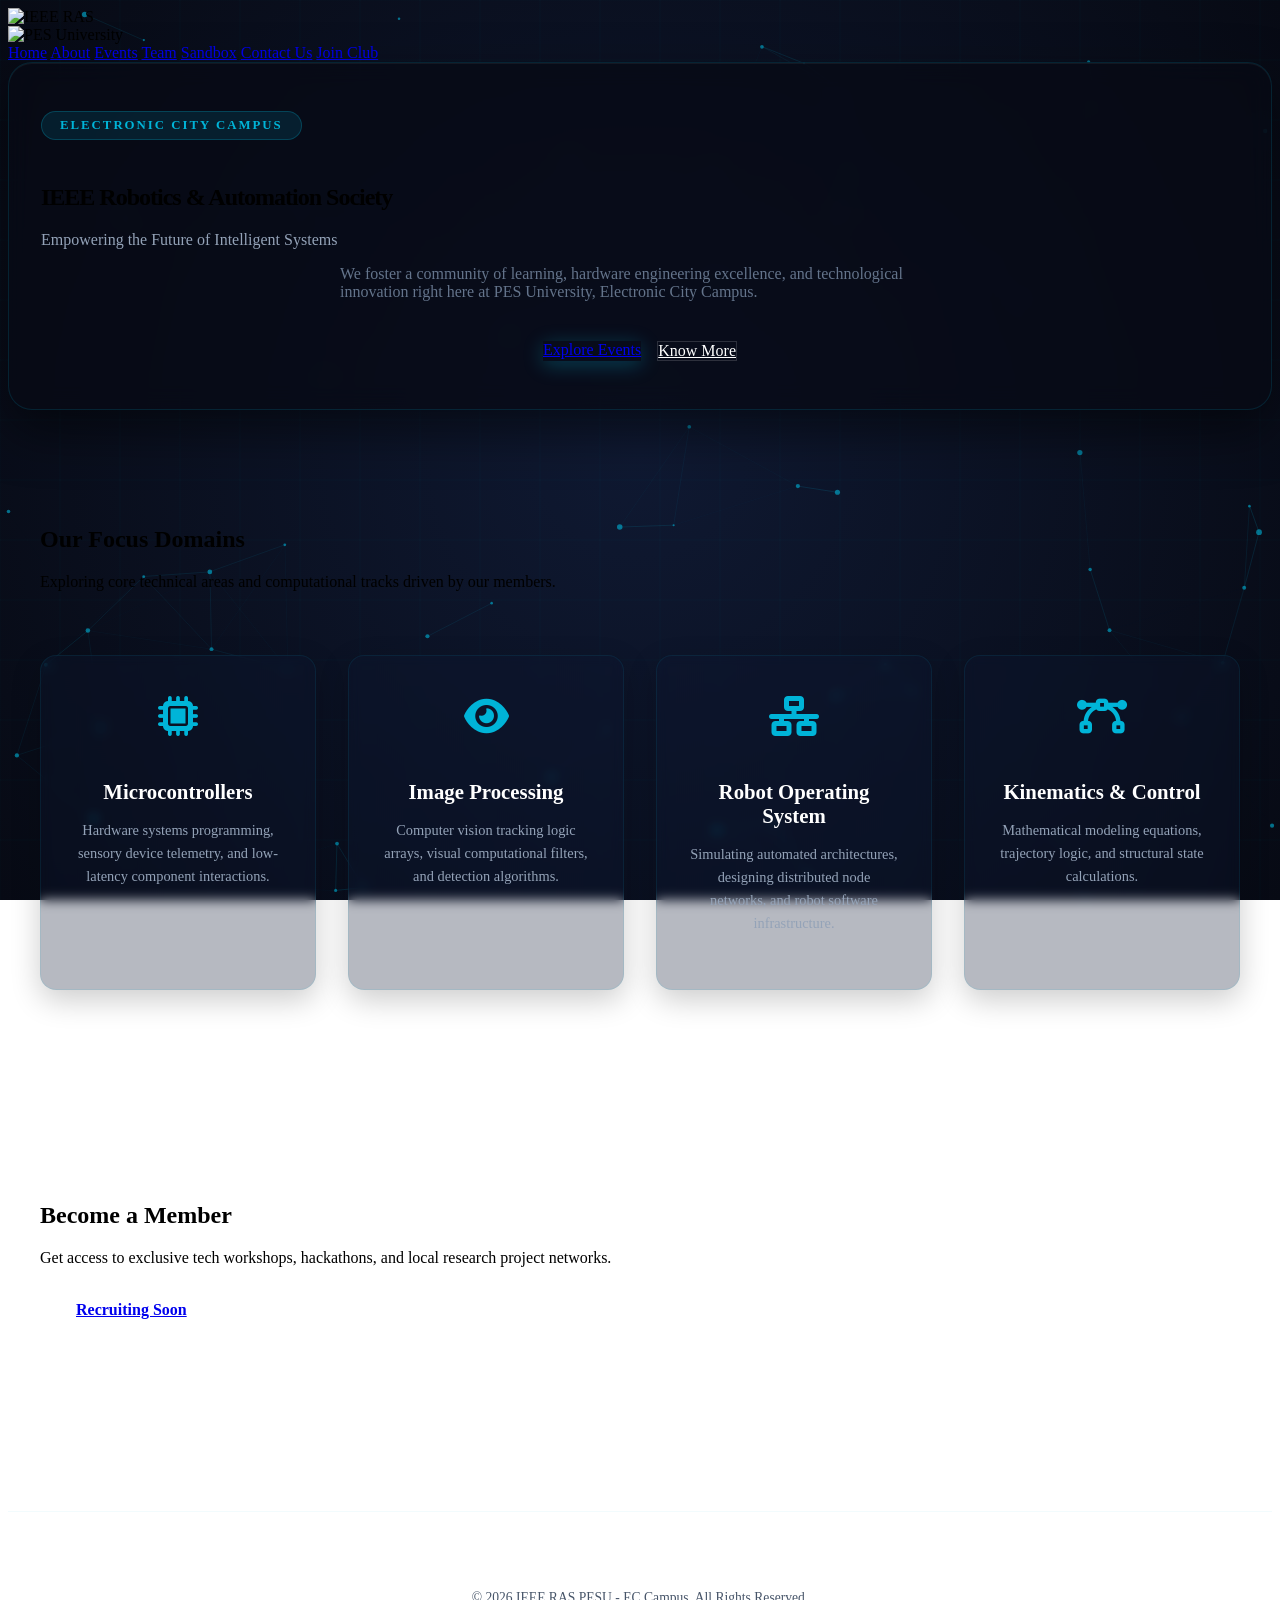
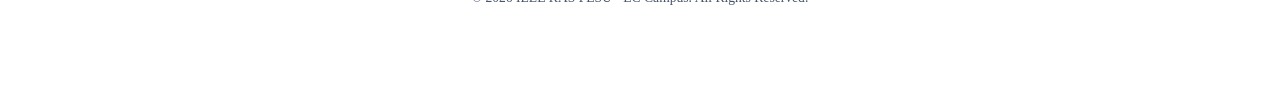
==== commit 454da046: "Remove 'btn-nav' class from Sandbox link" ====
--- a/templates/index.html
+++ b/templates/index.html
@@ -158,7 +158,7 @@
             <a href="/about">About</a>
             <a href="/events">Events</a>
             <a href="/team">Team</a>
-            <a href="/sandbox" class="btn-nav">Sandbox</a>
+            <a href="/sandbox">Sandbox</a>
             <a href="javascript:void(0)" class="btn-nav" id="contactBtn">Contact Us</a>
             <a href="/#join" class="btn-nav">Join Club</a>
         </nav>
